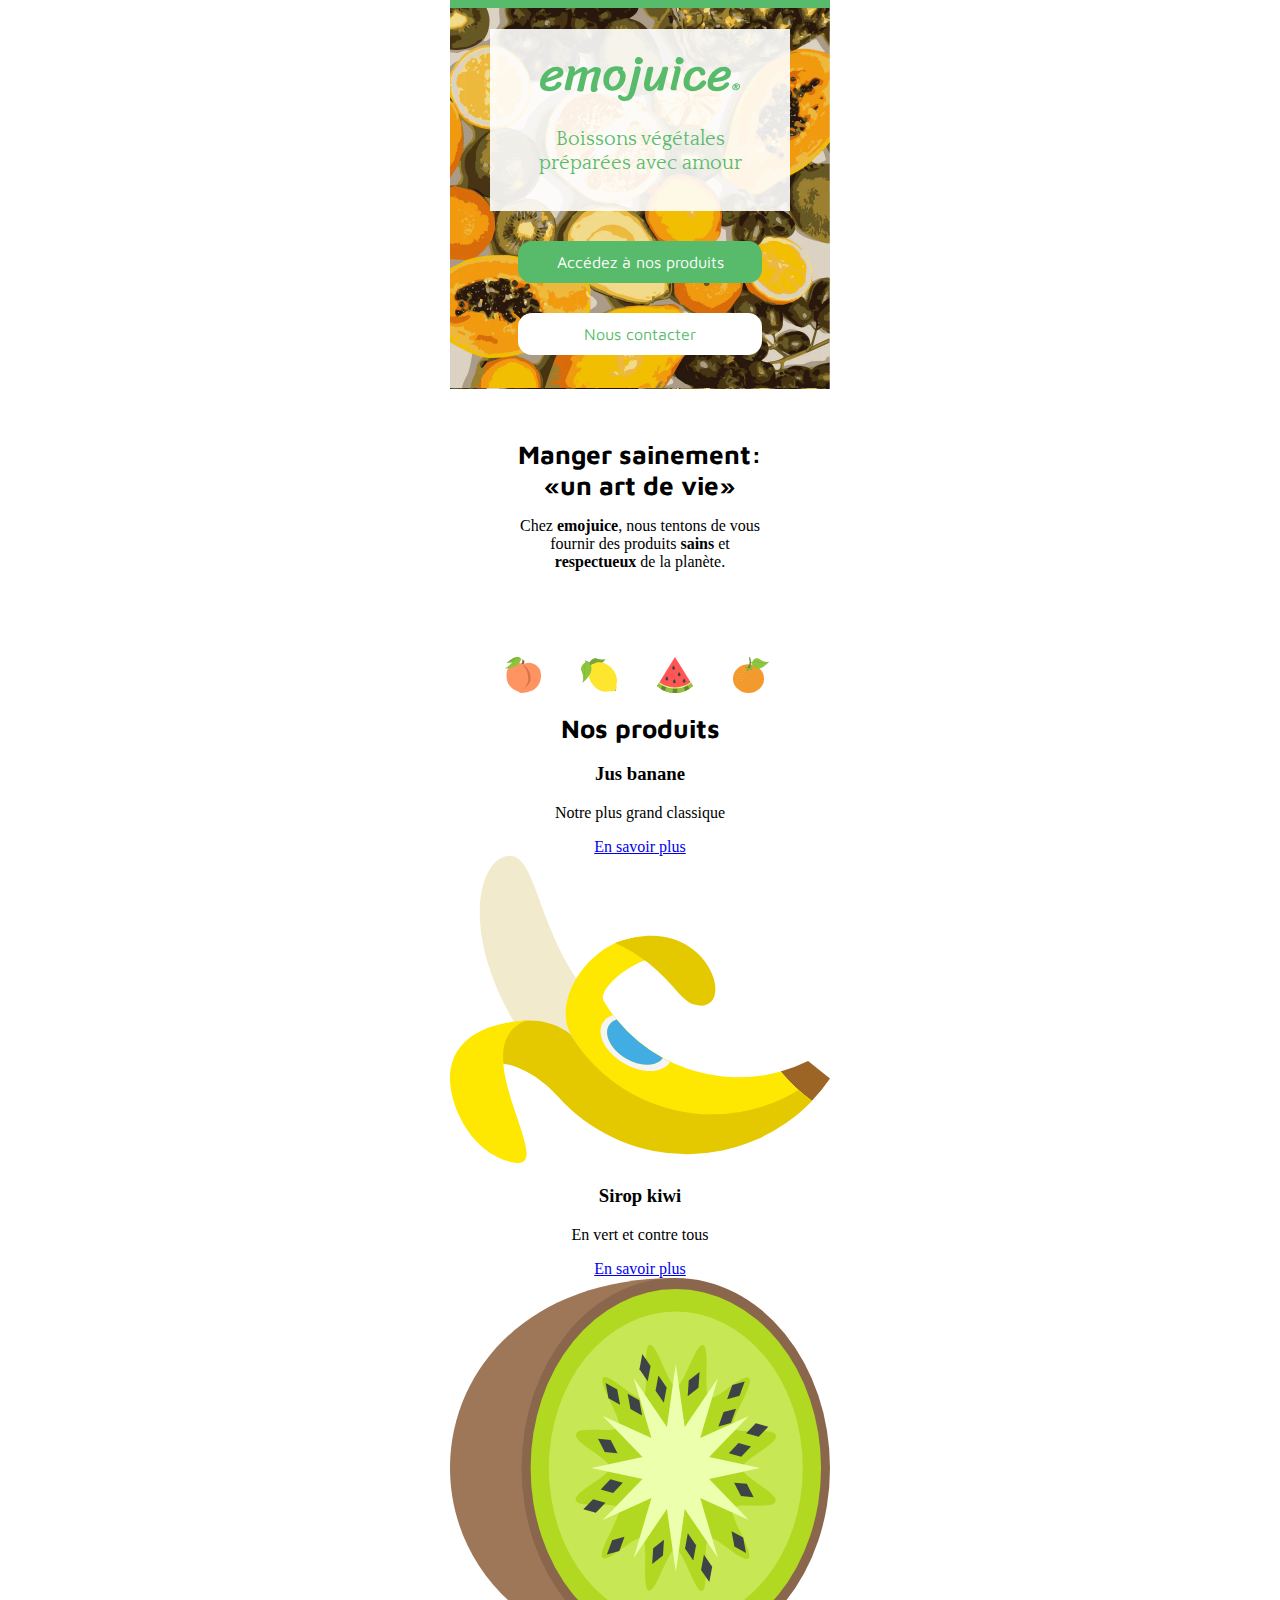
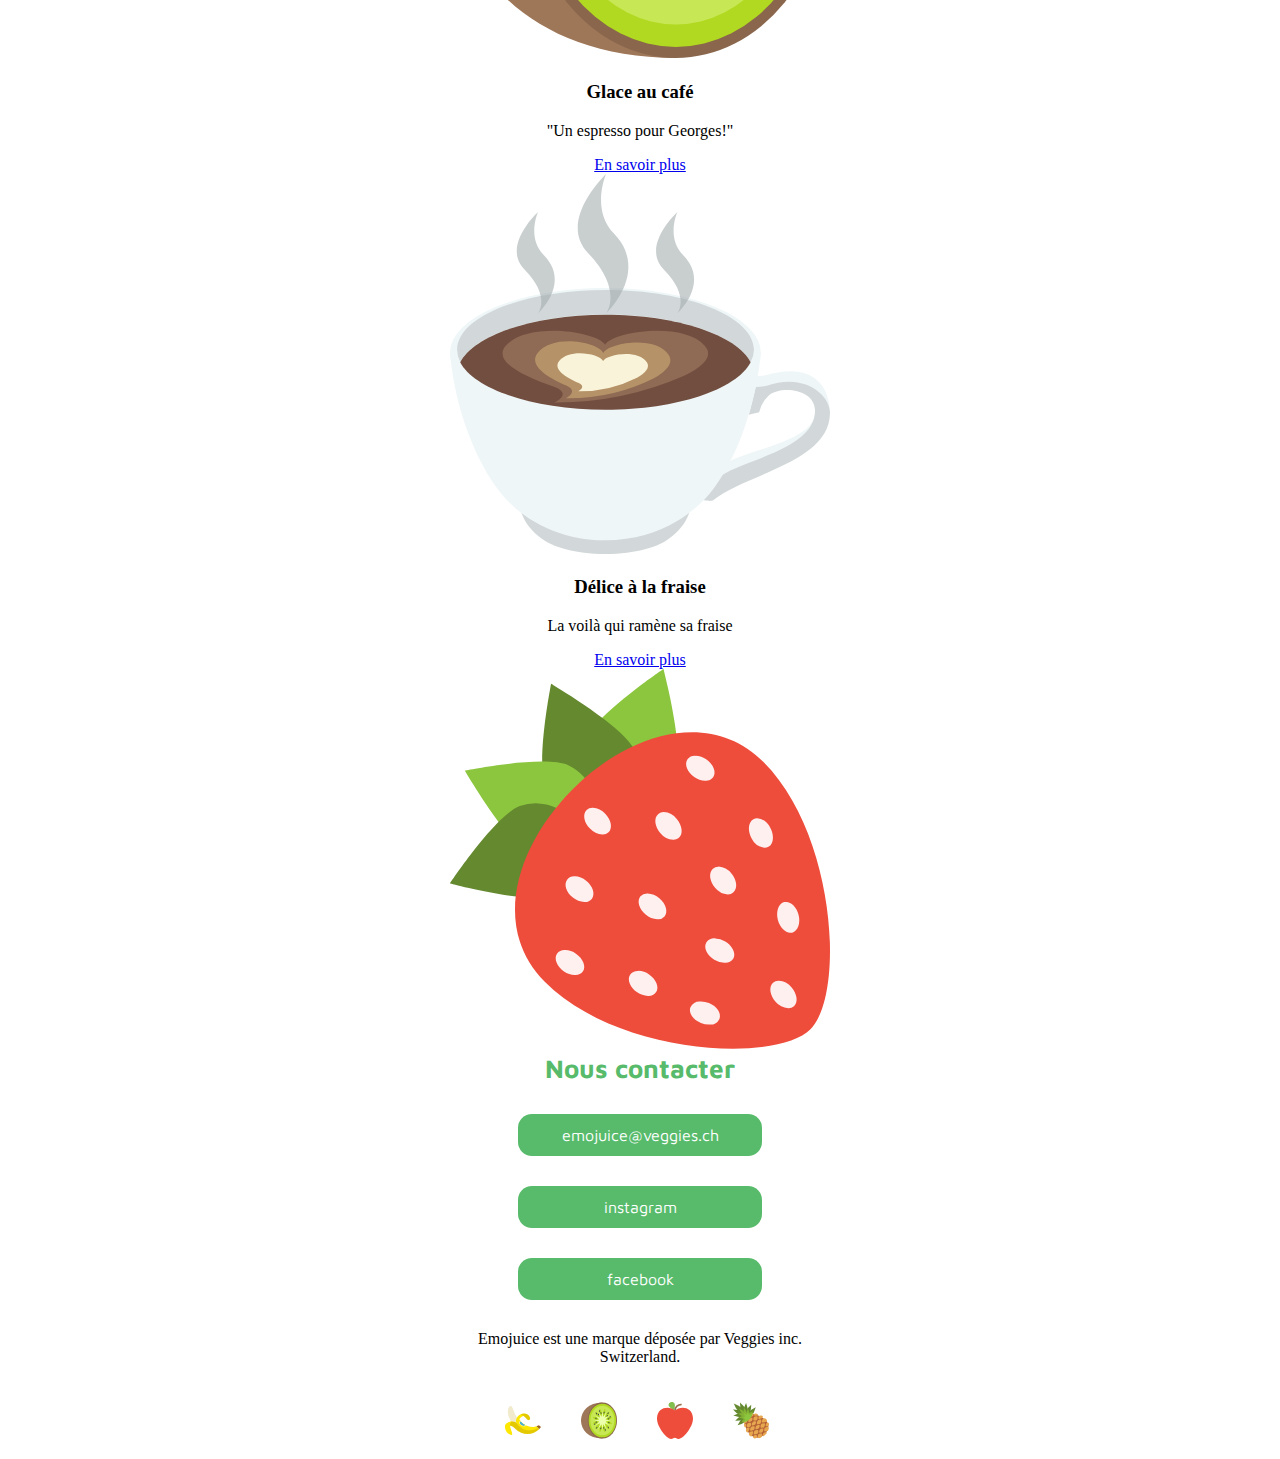
==== index.html @ fcf617b7 "coded the 3 resting cards (div, a, img, p) in html -> kiwi.htlm" ====
<!DOCTYPE html>
<html>
  <head>
    <meta charset="UTF-8" />
    <meta name="viewport" content="width=device-width, initial-scale=1.0" />
    <link rel="preconnect" href="https://fonts.googleapis.com">
    <link rel="preconnect" href="https://fonts.gstatic.com" crossorigin>
    <link href="https://fonts.googleapis.com/css2?family=Maven+Pro:wght@400;700&family=Quattrocento:wght@400;700&family=Sriracha&display=swap" rel="stylesheet">
    <link rel="stylesheet" href="css/styles.css">
    <title>emojuice</title>
  </head>
  <body>
    <header class="site-header">
      <div class="logo-card">
        <img src="img/logoemojuice.svg" alt="le logo emojuice">
        <h1>Boissons végétales préparées avec amour</h1>
      </div>
      <nav>
         <a class="button" href="#product">Accédez à nos produits</a>
         <a class="button-light" href="kiwi.html">Nous contacter</a>
      </nav>
    </header>
    <main>
      <div class="card">
        <h2>Manger sainement: «un art de vie»</h2>
        <p>Chez <strong>emojuice</strong>, nous tentons de vous fournir des 
          produits <strong>sains</strong> et <strong>respectueux</strong> 
          de la planète.</p>
      </div>
      <div class="flex-fruit">
        <img src="img/peche.svg" alt="logo d'une pèche">
        <img src="img/citron.svg" alt="logo d'un citron">
        <img src="img/pasteque.svg" alt="logo d'une pastèque">
        <img src="img/orange.svg" alt="logo d'une orange">
      </div>
      <div class="product">
        <h2 id="product">Nos produits</h2>
        <div class="card-banana" class="card">
          <h3>Jus banane</h3>
          <p>Notre plus grand classique</p>
          <a href="kiwi.html">En savoir plus</a>
          <img src="img/banane.svg" alt="un logo de banane">
        </div>
        <div class="card-kiwi" class="card">
          <h3>Sirop kiwi</h3>
          <p>En vert et contre tous</p>
          <a href="kiwi.html">En savoir plus</a>
          <img src="img/kiwi.svg" alt="logo de kiwi">
        </div>
        <div class="card-coffee" class="card">
          <h3>Glace au café</h3>
          <p>"Un espresso pour Georges!"</p>
          <a href="kiwi.html">En savoir plus</a>
          <img src="img/cafe.svg" alt="logo d'une tasse de café">
        </div>
        <div class="card-strawberry" class="card">
          <h3>Délice à la fraise</h3>
          <p>La voilà qui ramène sa fraise</p>
          <a href="kiwi.html">En savoir plus</a>
          <img src="img/fraise.svg" alt="logo d'une fraise">
        </div>
      </div>
    </main>
    <footer class="site-footer">
      <h2>Nous contacter</h2>
      <nav>
        <a class="button" href="mailto:emojuice@veggies.ch">
          emojuice@veggies.ch</a>
        <a class="button" href="https://instagram.com" target="_blank">
          instagram</a>
        <a class="button" href="https://facebook.com" target="_blank">
          facebook</a>
      </nav>
      <p>Emojuice est une marque déposée par Veggies inc. Switzerland.</p>
      <div class="flex-fruit">
        <img src="img/banane.svg" alt="un logo de banane">
        <img src="img/kiwi.svg" alt="un logo de kiwi">
        <img src="img/pomme.svg" alt="un logo de pomme">
        <img src="img/ananas.svg" alt="un logo d'ananas">
      </div>
    </footer>
  </body>
</html>
---- css/styles.css ----
/* 
font-family: 'Maven Pro', sans-serif; 400 700
font-family: 'Quattrocento', serif; 400 700
font-family: 'Sriracha', cursive; 400
 */

:root {
  --main-color: #57BB6B;
  --secondary-color: #ffffff;
  --button-color: ;
  --light-button-color: ;
}

html {
  scroll-behavior: smooth;
}

body {
  max-width: 380px;
  margin: auto;
  border-top: 8px solid var(--main-color);
  text-align: center;
}

img {
  /* max-width: 100%; */
  margin: 0;
}

.site-header {
  width: 380px;
  height: 380px;
  background-size: 380px;
  padding-top: 1px;
  background-image: url(../img/multifruits.webp);
}

.logo-card {
  background-color: #ffffffE6;
  margin: 28px 30px 0px 30px;
}

.logo-card img { 
  margin: 28px 50px 0px 50px;
}

.logo-card, h1 {
  margin: 20px 40px 0px 40px;
  padding-bottom: 18px;
  font-family: 'Quattrocento';
  font-weight: 400;
  color: var(--main-color);
  font-size: 20px;
  line-height: 24px;
}

.button {
  transition-duration: 0.4s;
  display: flex;
  justify-content: center;
  font-family: 'Maven Pro';
  margin: 30px 68px;
  padding: 12px 14px;
  background-color: var(--main-color);
  color: white;
  border-radius: 14px;
  text-decoration-line: none;
}

.button:hover {
  background-color: white;
  color: var(--main-color);
}

.button-light {
  transition-duration: 0.4s;
  display: flex;
  justify-content: center;
  font-family: 'Maven Pro';
  margin: 30px 68px;
  padding: 12px 14px;
  color: var(--main-color);
  background-color: white;
  border-radius: 14px;
  text-decoration-line: none;
}

.button-light:hover {
  background-color: var(--main-color);
  color: white;
}

.flex-fruit img {
  margin: 0px;
}

.flex-fruit { 
  display: flex;
  flex-direction: row;
  width: 20%;
  text-align: center;
  margin-left: 35px;
  /* align-items: center;
  justify-content: center; */
  /* overflow: hidden;
  position: relative; */
}

.flex-fruit img { 
  padding: 20px;
}

h2 {
  font-family: 'Maven Pro';
  font-weight: 700;
  font-size: 26px;
  line-height: 31.2px;
  margin: 0px;
}

.site-footer h2 { 
  color: var(--main-color);
}

.card {
  padding: 50px 68px;
}
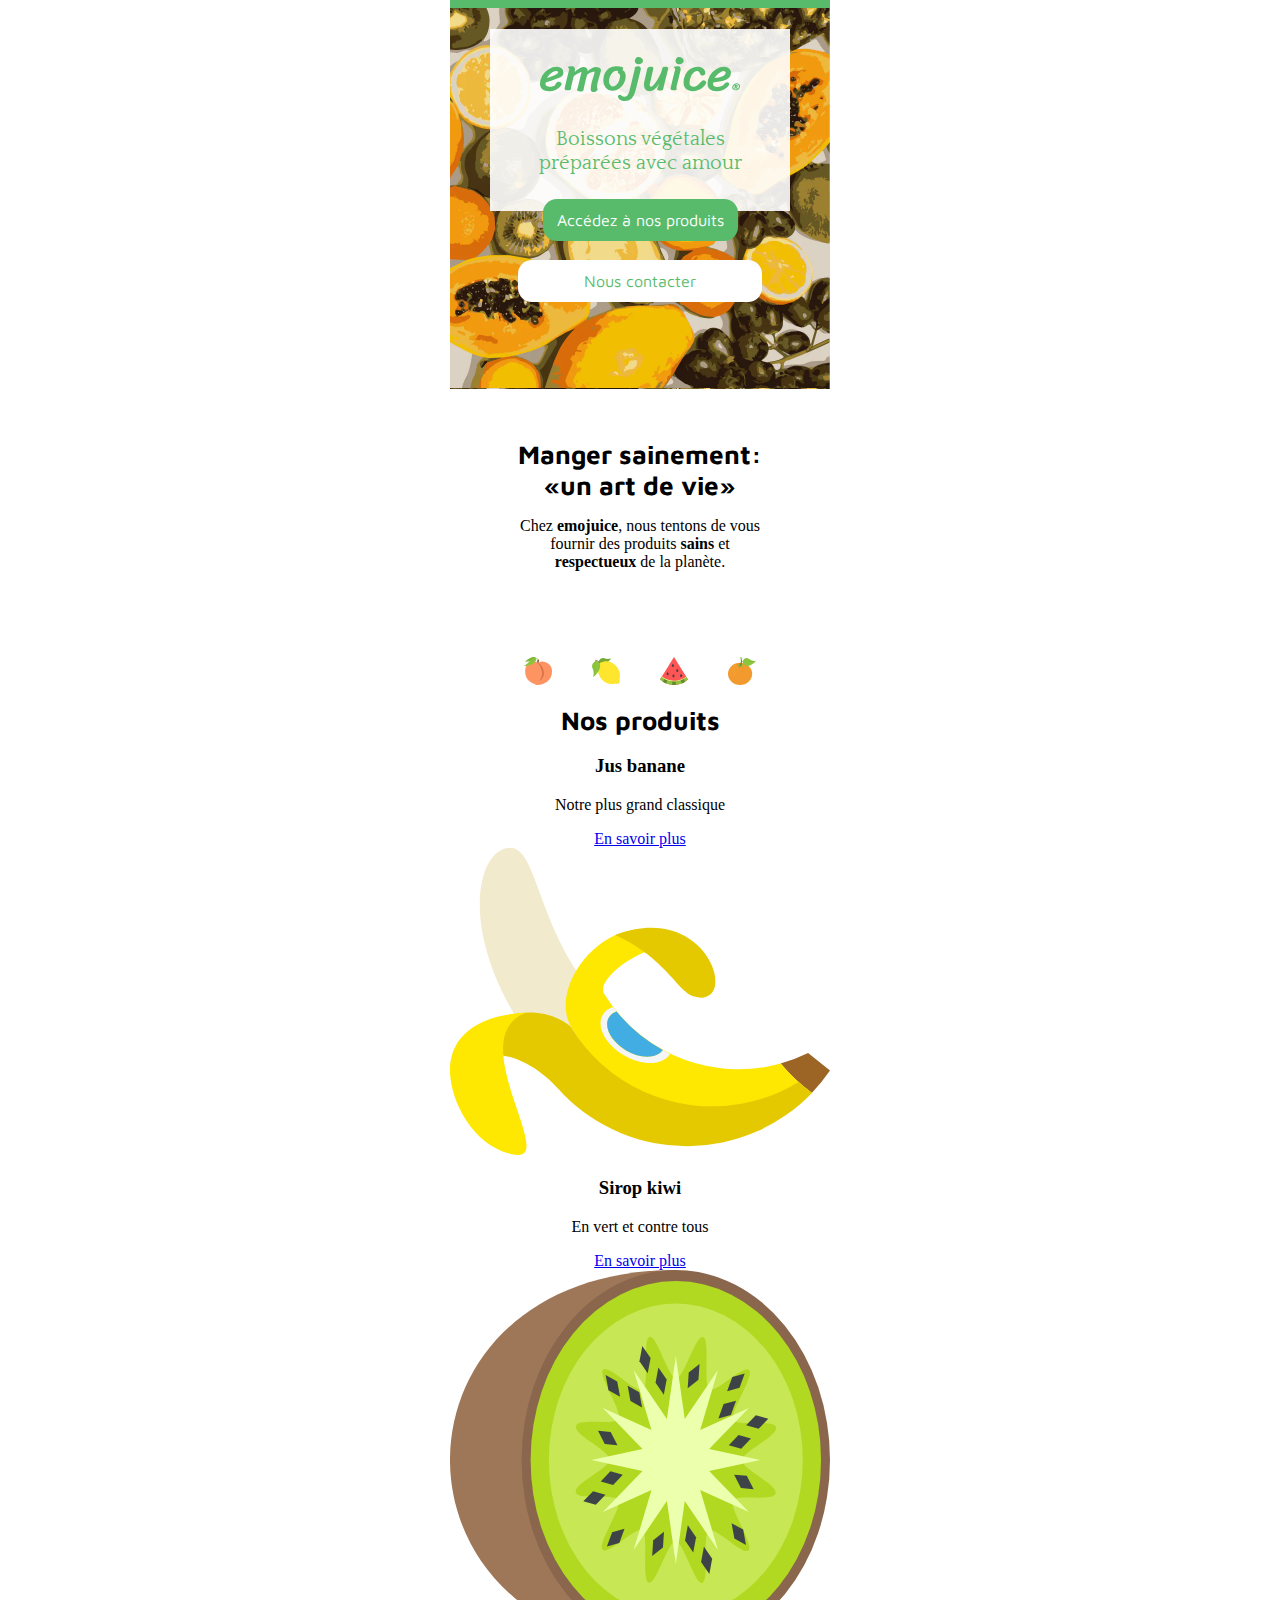
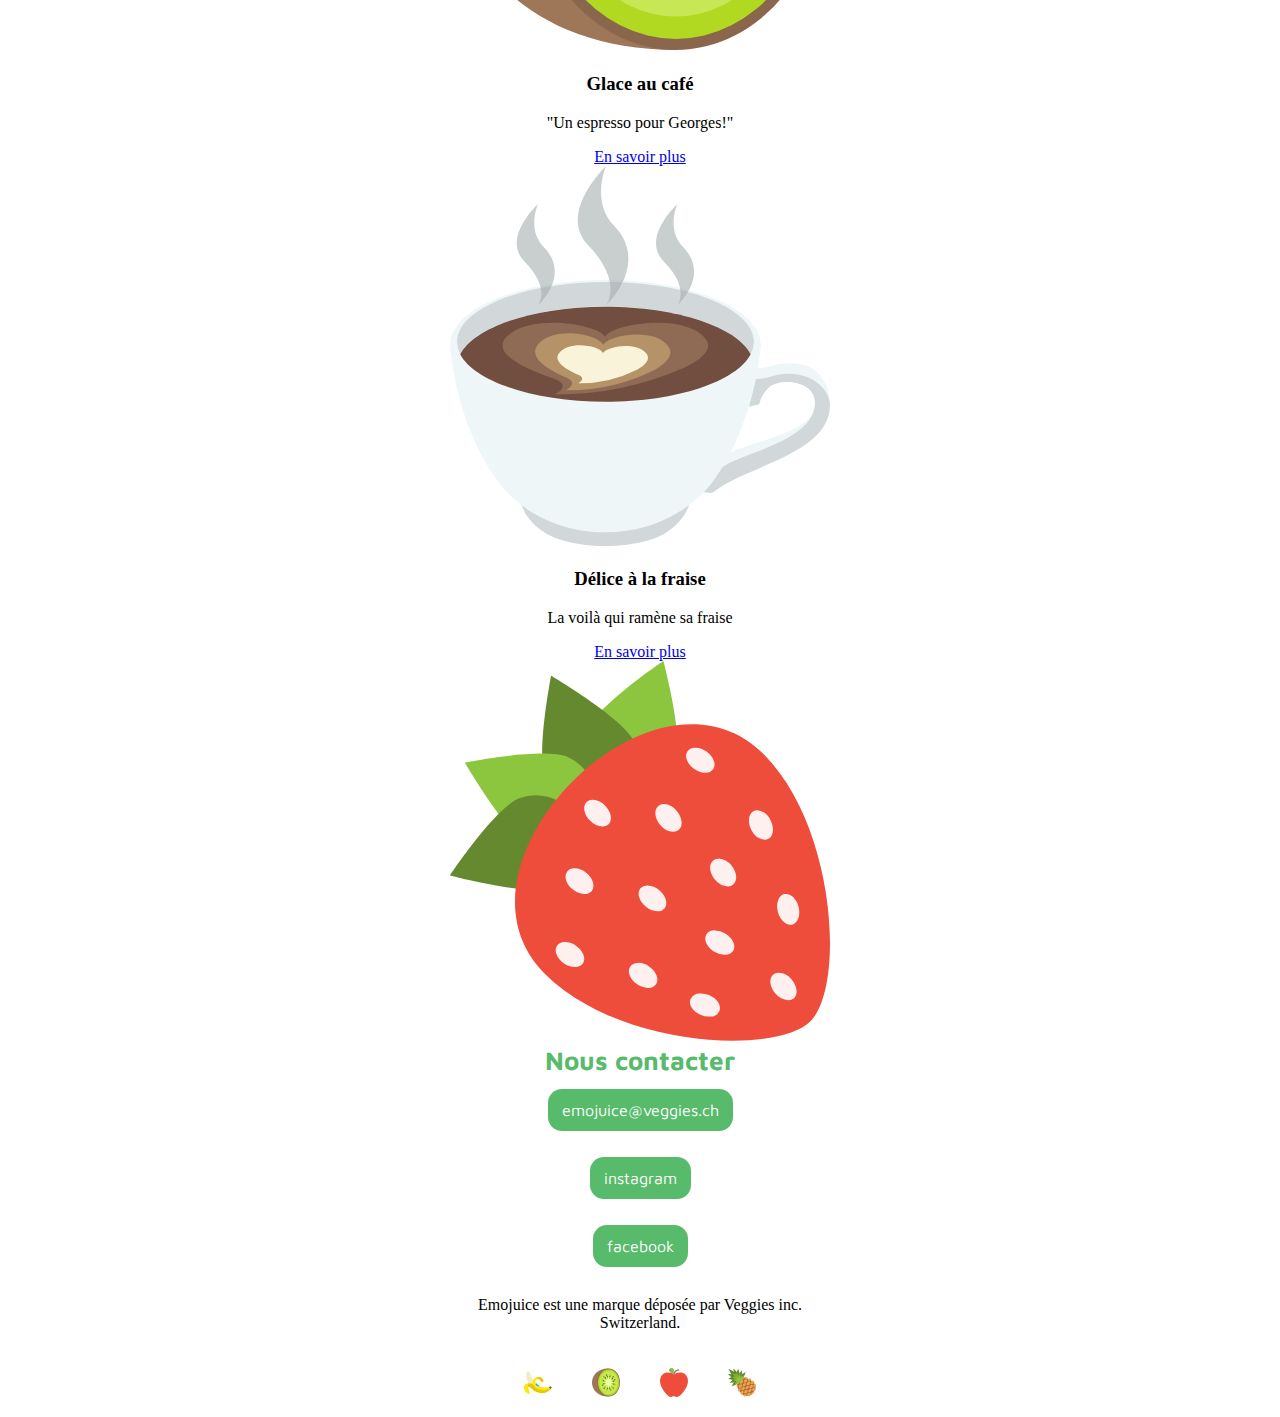
==== commit d69846f4: "fixed the button, thank u julien sensei" ====
--- a/index.html
+++ b/index.html
@@ -63,7 +63,7 @@
     </main>
     <footer class="site-footer">
       <h2>Nous contacter</h2>
-      <nav>
+      <nav class="button-container">
         <a class="button" href="mailto:emojuice@veggies.ch">
           emojuice@veggies.ch</a>
         <a class="button" href="https://instagram.com" target="_blank">
--- a/css/styles.css
+++ b/css/styles.css
@@ -54,12 +54,18 @@
   line-height: 24px;
 }
 
+.button-container {
+  display: flex;
+  flex-direction: column;
+  align-items: center;
+}
+
 .button {
   transition-duration: 0.4s;
-  display: flex;
-  justify-content: center;
+  /* display: flex;
+  justify-content: center; */
   font-family: 'Maven Pro';
-  margin: 30px 68px;
+  margin: 13px 0px;
   padding: 12px 14px;
   background-color: var(--main-color);
   color: white;
@@ -92,14 +98,16 @@
 
 .flex-fruit img {
   margin: 0px;
+  width: 28px;
 }
 
 .flex-fruit { 
   display: flex;
-  flex-direction: row;
+  /* flex-direction: row;
   width: 20%;
   text-align: center;
-  margin-left: 35px;
+  margin-left: 35px; */
+  justify-content: center;
   /* align-items: center;
   justify-content: center; */
   /* overflow: hidden;
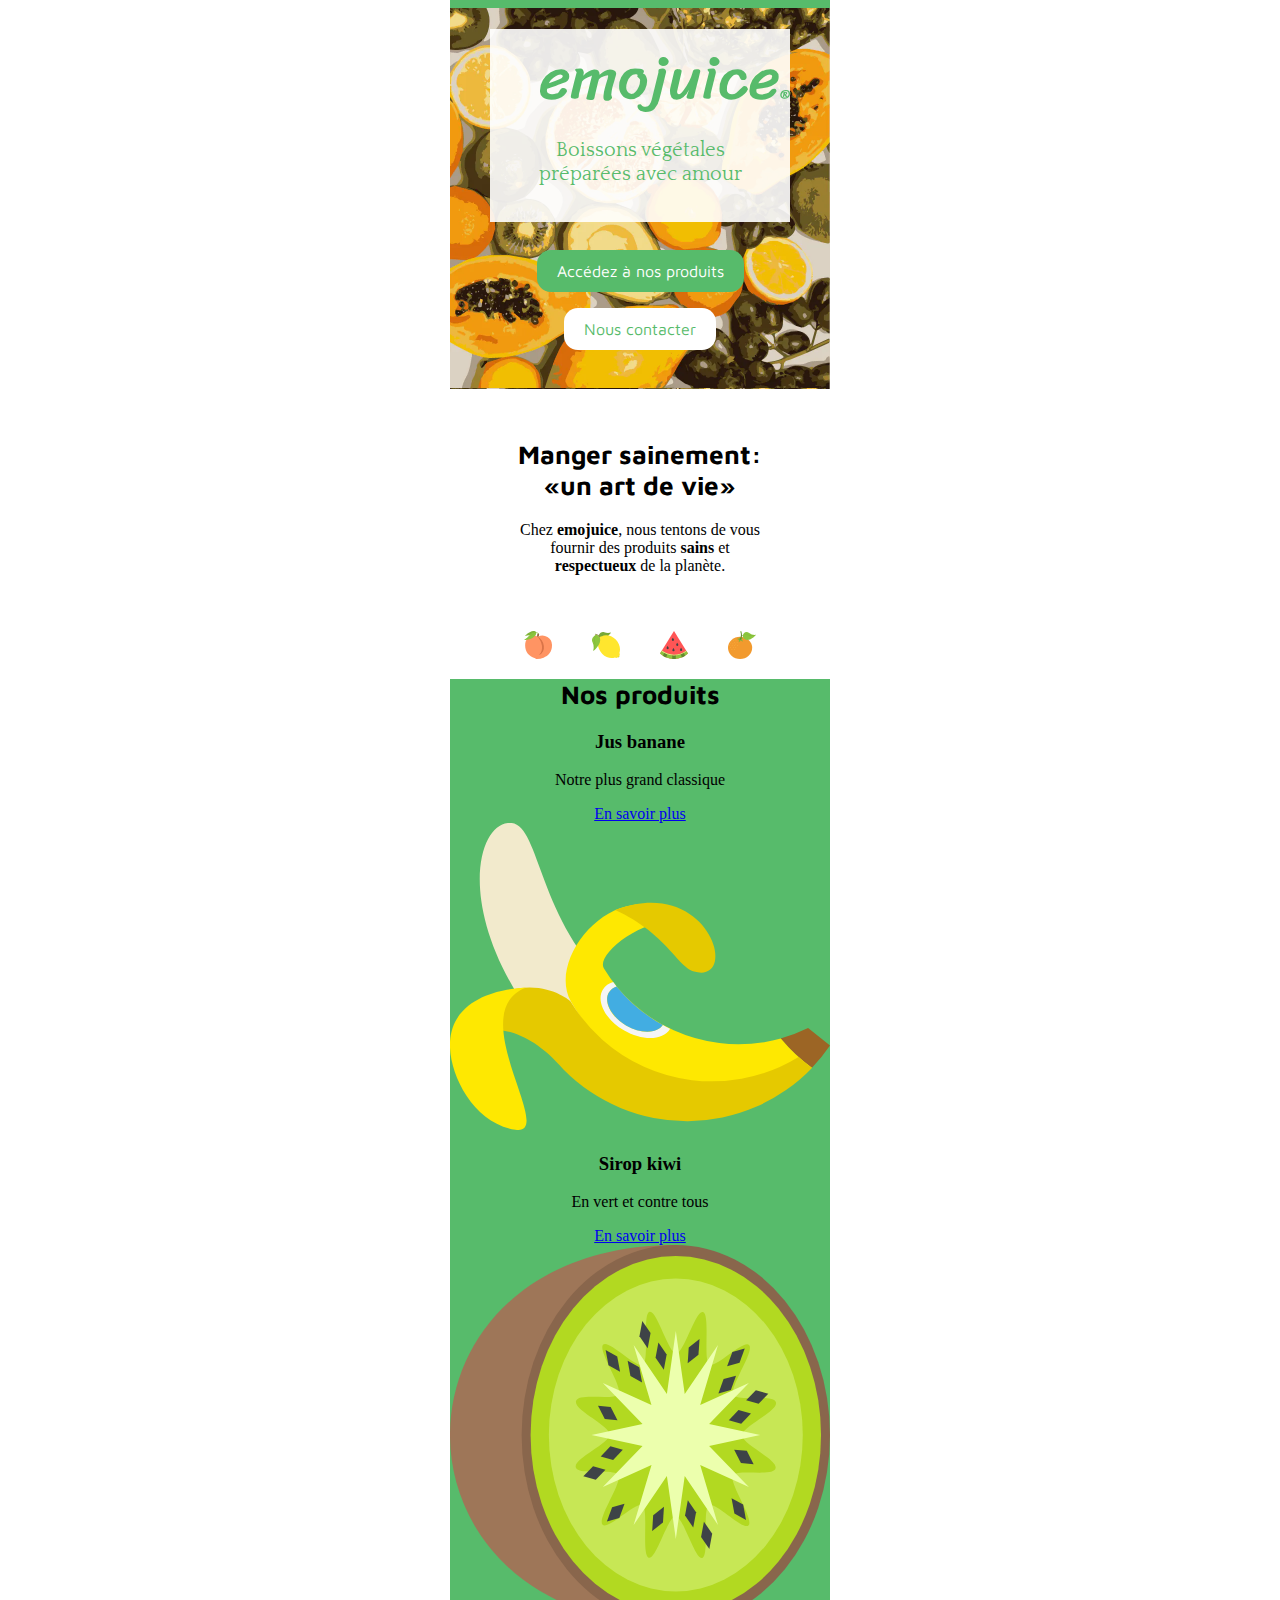
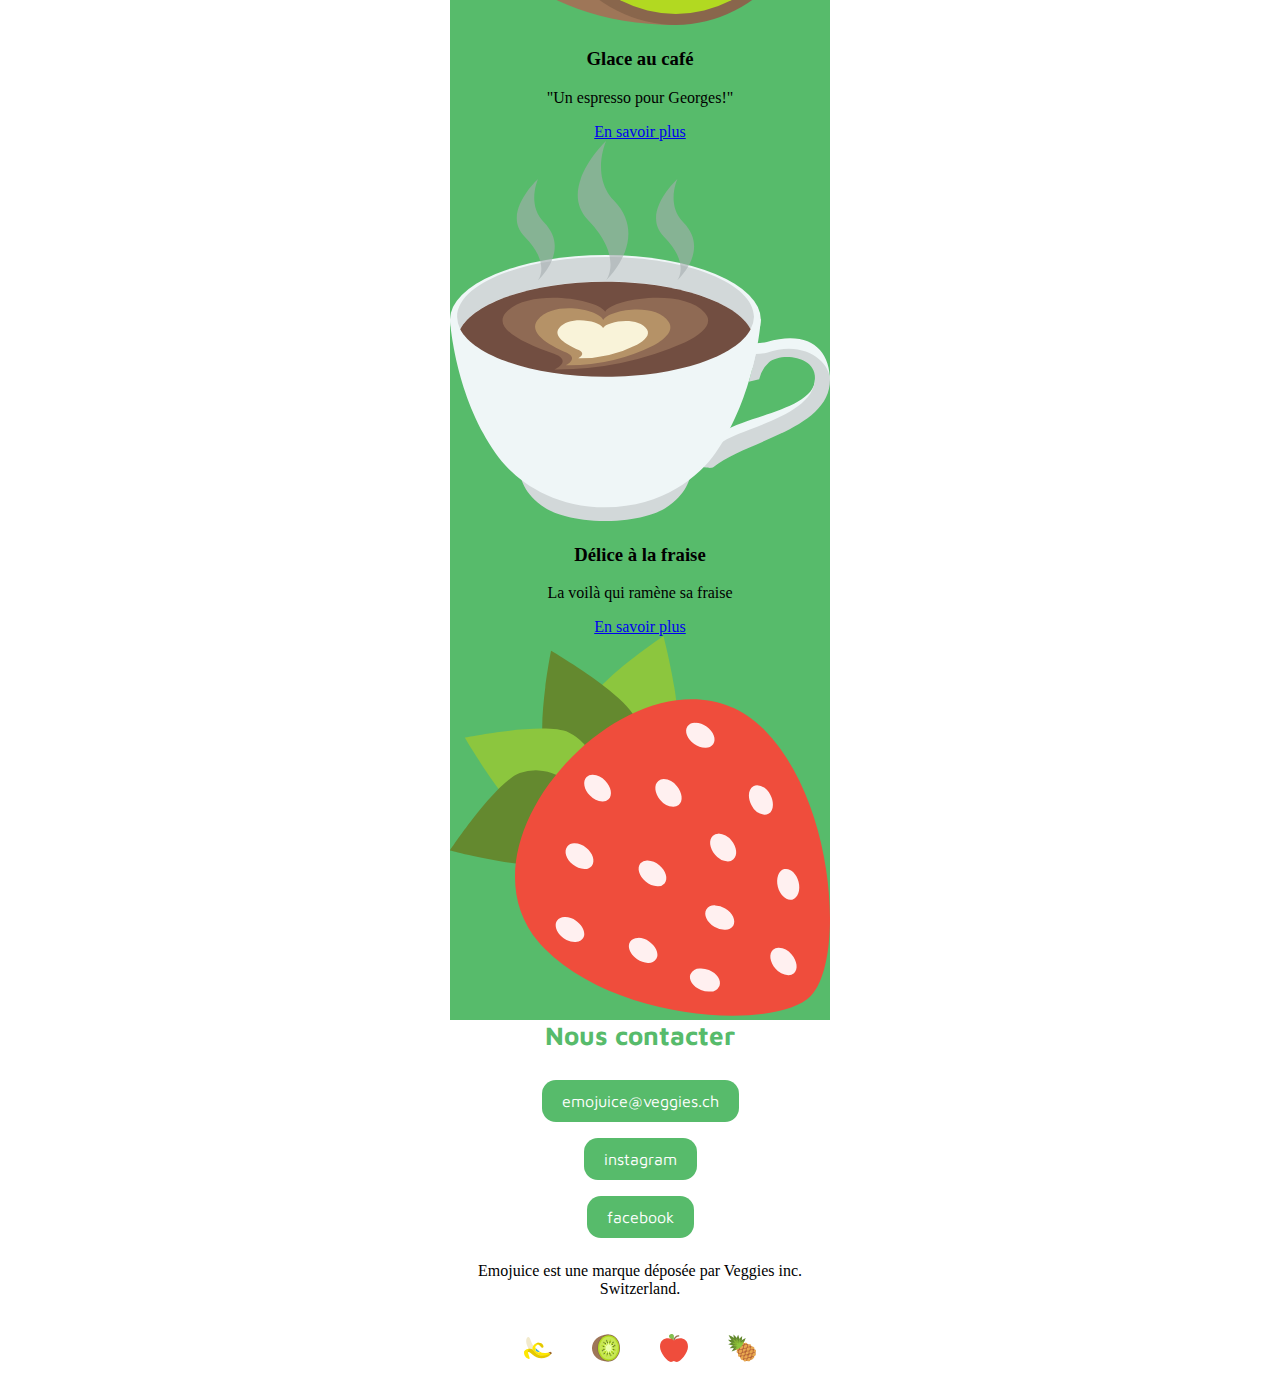
==== commit 78de0840: "finished detail before starting product card" ====
--- a/index.html
+++ b/index.html
@@ -15,7 +15,7 @@
         <img src="img/logoemojuice.svg" alt="le logo emojuice">
         <h1>Boissons végétales préparées avec amour</h1>
       </div>
-      <nav>
+      <nav class="button-container">
          <a class="button" href="#product">Accédez à nos produits</a>
          <a class="button-light" href="kiwi.html">Nous contacter</a>
       </nav>
@@ -35,25 +35,25 @@
       </div>
       <div class="product">
         <h2 id="product">Nos produits</h2>
-        <div class="card-banana" class="card">
+        <div class="card-banana" class="card-product">
           <h3>Jus banane</h3>
           <p>Notre plus grand classique</p>
           <a href="kiwi.html">En savoir plus</a>
           <img src="img/banane.svg" alt="un logo de banane">
         </div>
-        <div class="card-kiwi" class="card">
+        <div class="card-kiwi" class="card-product">
           <h3>Sirop kiwi</h3>
           <p>En vert et contre tous</p>
           <a href="kiwi.html">En savoir plus</a>
           <img src="img/kiwi.svg" alt="logo de kiwi">
         </div>
-        <div class="card-coffee" class="card">
+        <div class="card-coffee" class="card-product">
           <h3>Glace au café</h3>
           <p>"Un espresso pour Georges!"</p>
           <a href="kiwi.html">En savoir plus</a>
           <img src="img/cafe.svg" alt="logo d'une tasse de café">
         </div>
-        <div class="card-strawberry" class="card">
+        <div class="card-strawberry" class="card-product">
           <h3>Délice à la fraise</h3>
           <p>La voilà qui ramène sa fraise</p>
           <a href="kiwi.html">En savoir plus</a>
--- a/css/styles.css
+++ b/css/styles.css
@@ -35,23 +35,32 @@
   background-image: url(../img/multifruits.webp);
 }
 
+.logo-card-container {
+  display: flex;
+}
+
 .logo-card {
+  justify-content: center;
   background-color: #ffffffE6;
-  margin: 28px 30px 0px 30px;
+  /* margin: 28px 30px 28px 30px; */
 }
 
 .logo-card img { 
-  margin: 28px 50px 0px 50px;
+  margin: 28px 0px 0px 50px;
 }
 
 .logo-card, h1 {
-  margin: 20px 40px 0px 40px;
+  margin: 20px 40px 20px 40px;
   padding-bottom: 18px;
   font-family: 'Quattrocento';
   font-weight: 400;
   color: var(--main-color);
   font-size: 20px;
   line-height: 24px;
+}
+
+.logo-card h1 {
+  margin-bottom: 0;
 }
 
 .button-container {
@@ -65,8 +74,8 @@
   /* display: flex;
   justify-content: center; */
   font-family: 'Maven Pro';
-  margin: 13px 0px;
-  padding: 12px 14px;
+  margin: 8px 0px;
+  padding: 12px 20px;
   background-color: var(--main-color);
   color: white;
   border-radius: 14px;
@@ -80,11 +89,11 @@
 
 .button-light {
   transition-duration: 0.4s;
-  display: flex;
-  justify-content: center;
+  /* display: flex;
+  justify-content: center; */
   font-family: 'Maven Pro';
-  margin: 30px 68px;
-  padding: 12px 14px;
+  margin: 8px 0px;
+  padding: 12px 20px;
   color: var(--main-color);
   background-color: white;
   border-radius: 14px;
@@ -124,6 +133,11 @@
   font-size: 26px;
   line-height: 31.2px;
   margin: 0px;
+  margin-bottom: 20px;
+}
+
+.product {
+  background-color: var(--main-color);
 }
 
 .site-footer h2 { 
@@ -131,5 +145,5 @@
 }
 
 .card {
-  padding: 50px 68px;
+  padding: 50px 68px 20px 68px;
 }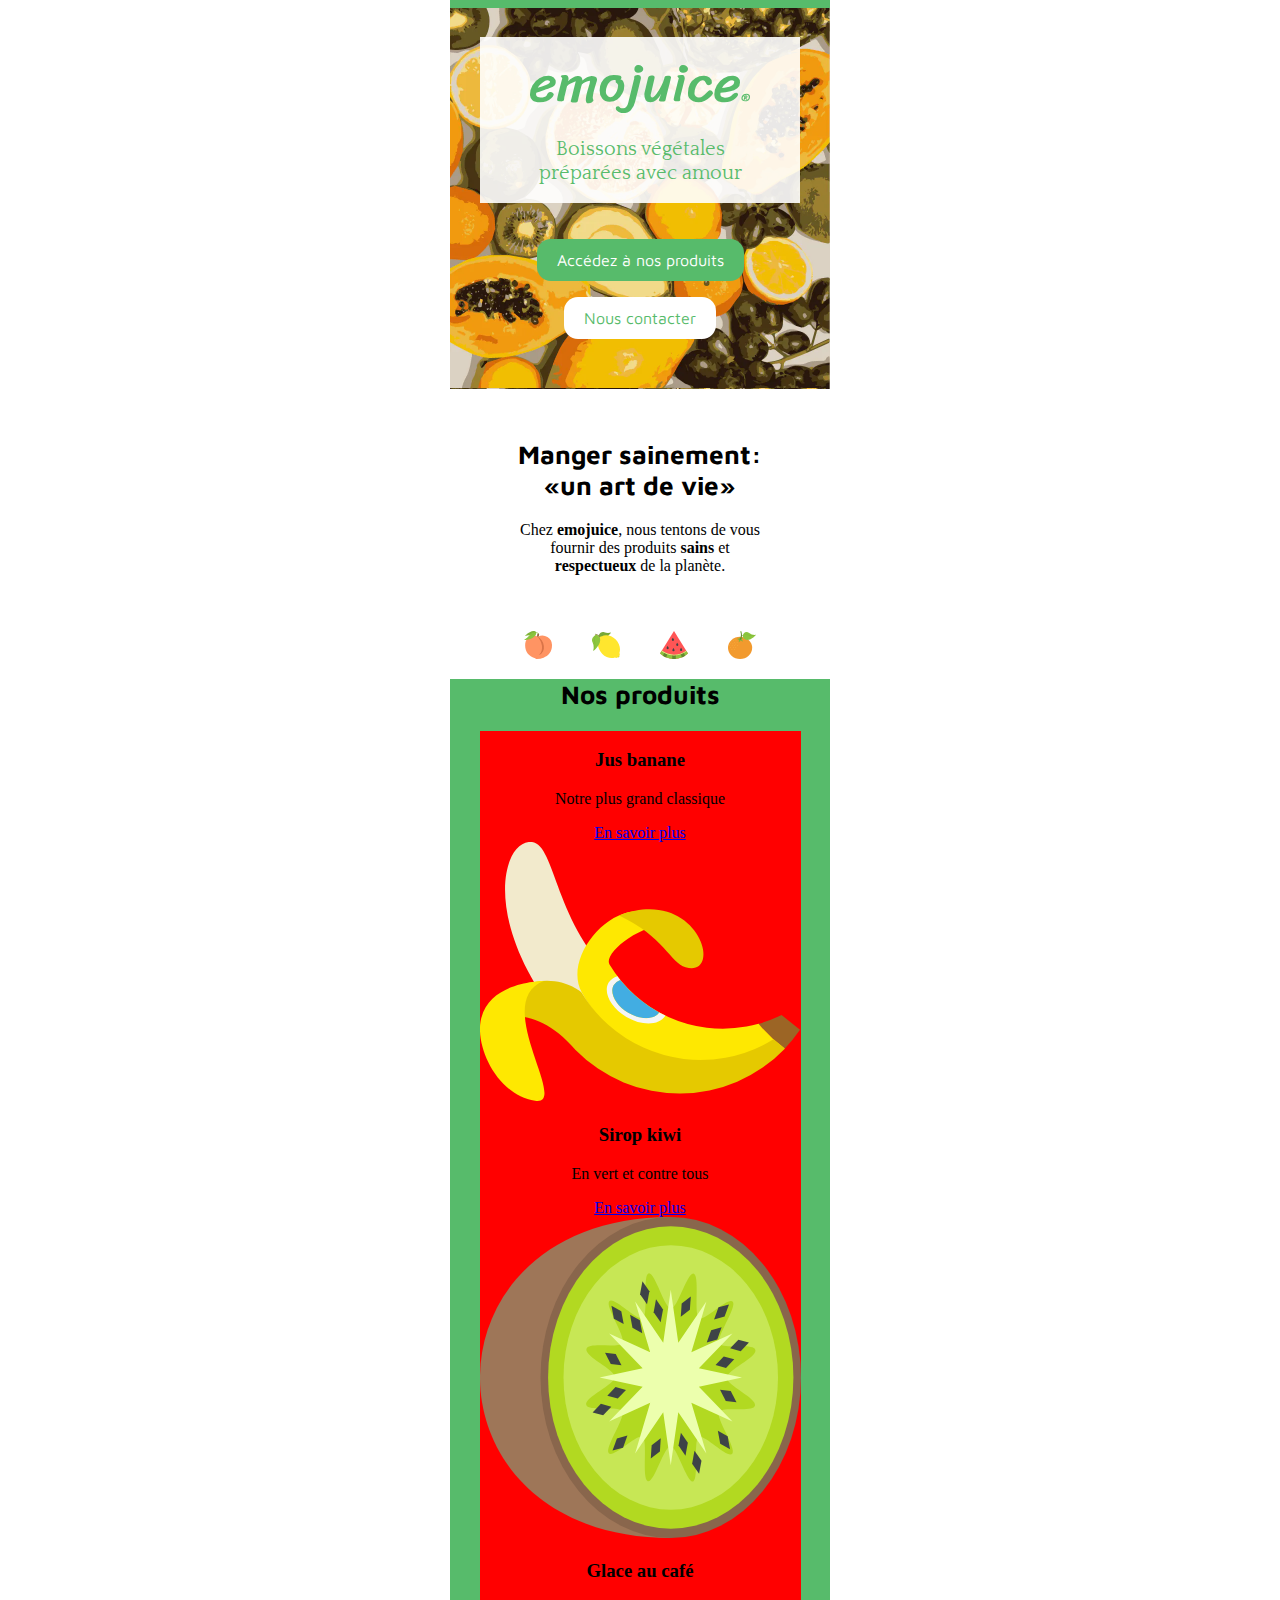
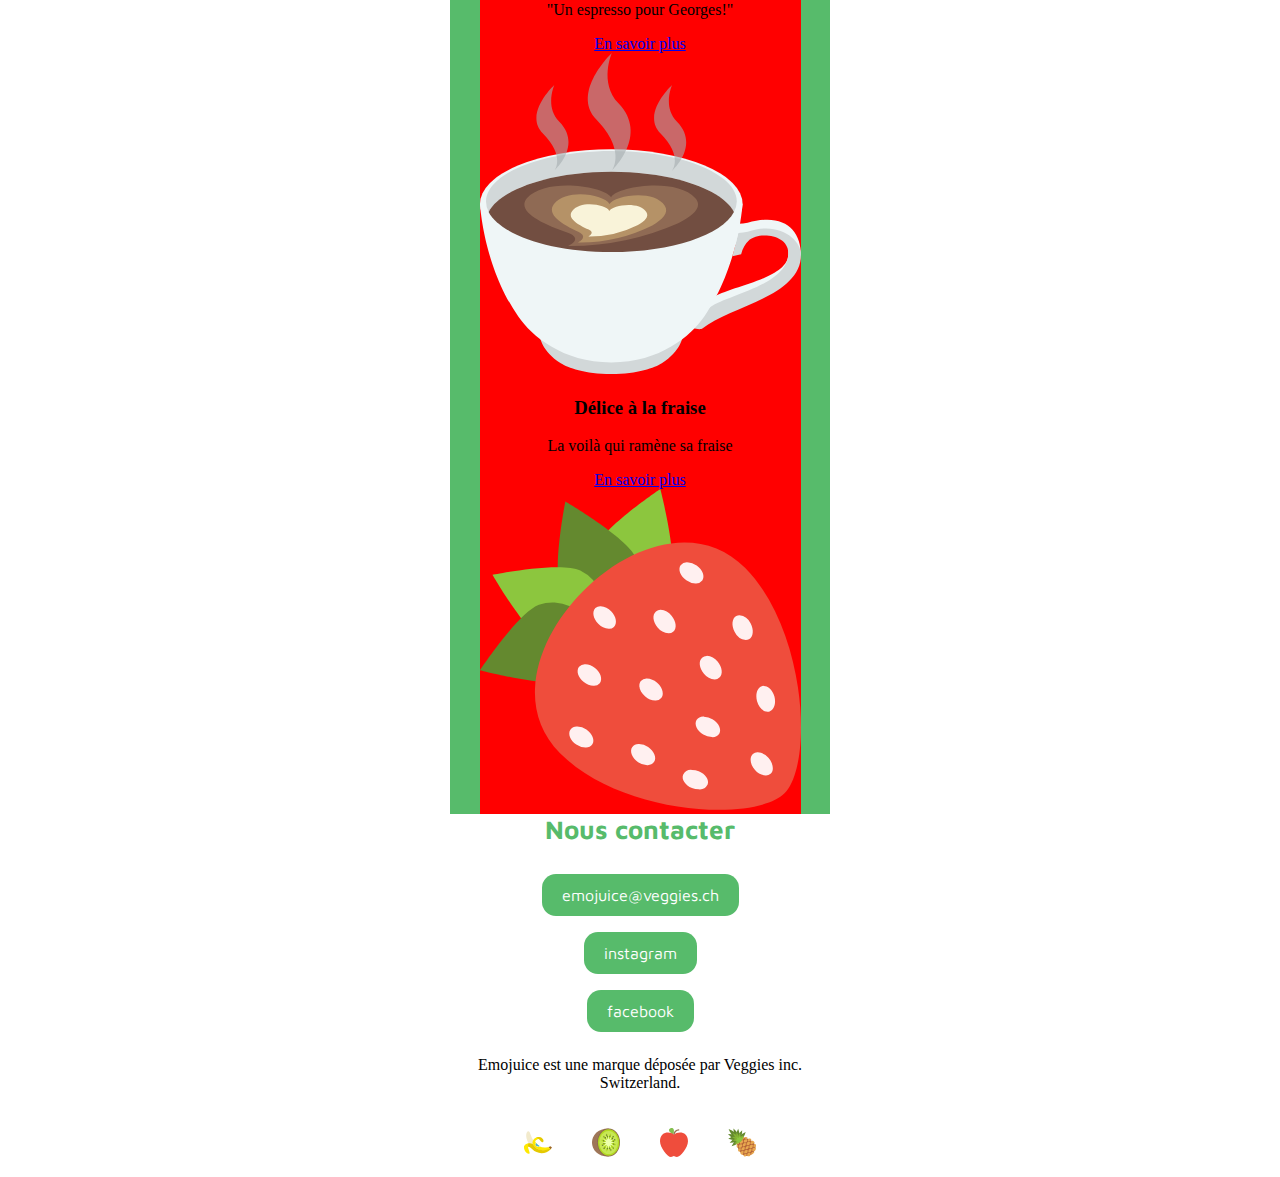
==== commit e5ab4c69: "started doing the product card" ====
--- a/index.html
+++ b/index.html
@@ -11,13 +11,17 @@
   </head>
   <body>
     <header class="site-header">
-      <div class="logo-card">
-        <img src="img/logoemojuice.svg" alt="le logo emojuice">
-        <h1>Boissons végétales préparées avec amour</h1>
+      <div class="logo-card-container">
+        <div class="logo-card">
+          <img src="img/logoemojuice.svg" alt="le logo emojuice">
+        </div>
+        <div class="logo-card">
+          <h1>Boissons végétales préparées avec amour</h1>
+        </div>
       </div>
       <nav class="button-container">
          <a class="button" href="#product">Accédez à nos produits</a>
-         <a class="button-light" href="kiwi.html">Nous contacter</a>
+         <a class="button-light" href="#contact">Nous contacter</a>
       </nav>
     </header>
     <main>
@@ -35,34 +39,36 @@
       </div>
       <div class="product">
         <h2 id="product">Nos produits</h2>
-        <div class="card-banana" class="card-product">
-          <h3>Jus banane</h3>
-          <p>Notre plus grand classique</p>
-          <a href="kiwi.html">En savoir plus</a>
-          <img src="img/banane.svg" alt="un logo de banane">
-        </div>
-        <div class="card-kiwi" class="card-product">
-          <h3>Sirop kiwi</h3>
-          <p>En vert et contre tous</p>
-          <a href="kiwi.html">En savoir plus</a>
-          <img src="img/kiwi.svg" alt="logo de kiwi">
-        </div>
-        <div class="card-coffee" class="card-product">
-          <h3>Glace au café</h3>
-          <p>"Un espresso pour Georges!"</p>
-          <a href="kiwi.html">En savoir plus</a>
-          <img src="img/cafe.svg" alt="logo d'une tasse de café">
-        </div>
-        <div class="card-strawberry" class="card-product">
-          <h3>Délice à la fraise</h3>
-          <p>La voilà qui ramène sa fraise</p>
-          <a href="kiwi.html">En savoir plus</a>
-          <img src="img/fraise.svg" alt="logo d'une fraise">
+        <div class="product-container">
+          <div class="card-banana card-product">
+            <h3>Jus banane</h3>
+            <p>Notre plus grand classique</p>
+            <a href="kiwi.html">En savoir plus</a>
+            <img src="img/banane.svg" alt="un logo de banane">
+          </div>
+          <div class="card-kiwi card-product">
+            <h3>Sirop kiwi</h3>
+            <p>En vert et contre tous</p>
+            <a href="kiwi.html">En savoir plus</a>
+            <img src="img/kiwi.svg" alt="logo de kiwi">
+          </div>
+          <div class="card-coffee card-product">
+            <h3>Glace au café</h3>
+            <p>"Un espresso pour Georges!"</p>
+            <a href="kiwi.html">En savoir plus</a>
+            <img src="img/cafe.svg" alt="logo d'une tasse de café">
+          </div>
+          <div class="card-strawberry card-product">
+            <h3>Délice à la fraise</h3>
+            <p>La voilà qui ramène sa fraise</p>
+            <a href="kiwi.html">En savoir plus</a>
+            <img src="img/fraise.svg" alt="logo d'une fraise">
+          </div>
         </div>
       </div>
     </main>
     <footer class="site-footer">
-      <h2>Nous contacter</h2>
+      <h2 id="contact">Nous contacter</h2>
       <nav class="button-container">
         <a class="button" href="mailto:emojuice@veggies.ch">
           emojuice@veggies.ch</a>
--- a/css/styles.css
+++ b/css/styles.css
@@ -23,7 +23,6 @@
 }
 
 img {
-  /* max-width: 100%; */
   margin: 0;
 }
 
@@ -36,20 +35,16 @@
 }
 
 .logo-card-container {
-  display: flex;
-}
-
-.logo-card {
   justify-content: center;
   background-color: #ffffffE6;
-  /* margin: 28px 30px 28px 30px; */
+  margin: 28px 30px 28px 30px;
 }
 
 .logo-card img { 
-  margin: 28px 0px 0px 50px;
+  margin: 28px 50px 0px 50px;
 }
 
-.logo-card, h1 {
+.logo-card h1 {
   margin: 20px 40px 20px 40px;
   padding-bottom: 18px;
   font-family: 'Quattrocento';
@@ -71,8 +66,6 @@
 
 .button {
   transition-duration: 0.4s;
-  /* display: flex;
-  justify-content: center; */
   font-family: 'Maven Pro';
   margin: 8px 0px;
   padding: 12px 20px;
@@ -89,8 +82,6 @@
 
 .button-light {
   transition-duration: 0.4s;
-  /* display: flex;
-  justify-content: center; */
   font-family: 'Maven Pro';
   margin: 8px 0px;
   padding: 12px 20px;
@@ -112,15 +103,7 @@
 
 .flex-fruit { 
   display: flex;
-  /* flex-direction: row;
-  width: 20%;
-  text-align: center;
-  margin-left: 35px; */
   justify-content: center;
-  /* align-items: center;
-  justify-content: center; */
-  /* overflow: hidden;
-  position: relative; */
 }
 
 .flex-fruit img { 
@@ -146,4 +129,15 @@
 
 .card {
   padding: 50px 68px 20px 68px;
+}
+
+.product-container {
+  display: flex;
+  flex-direction: column;
+  align-items: center;
+}
+
+.card-product {
+  background-color: red;
+  width: 321px;
 }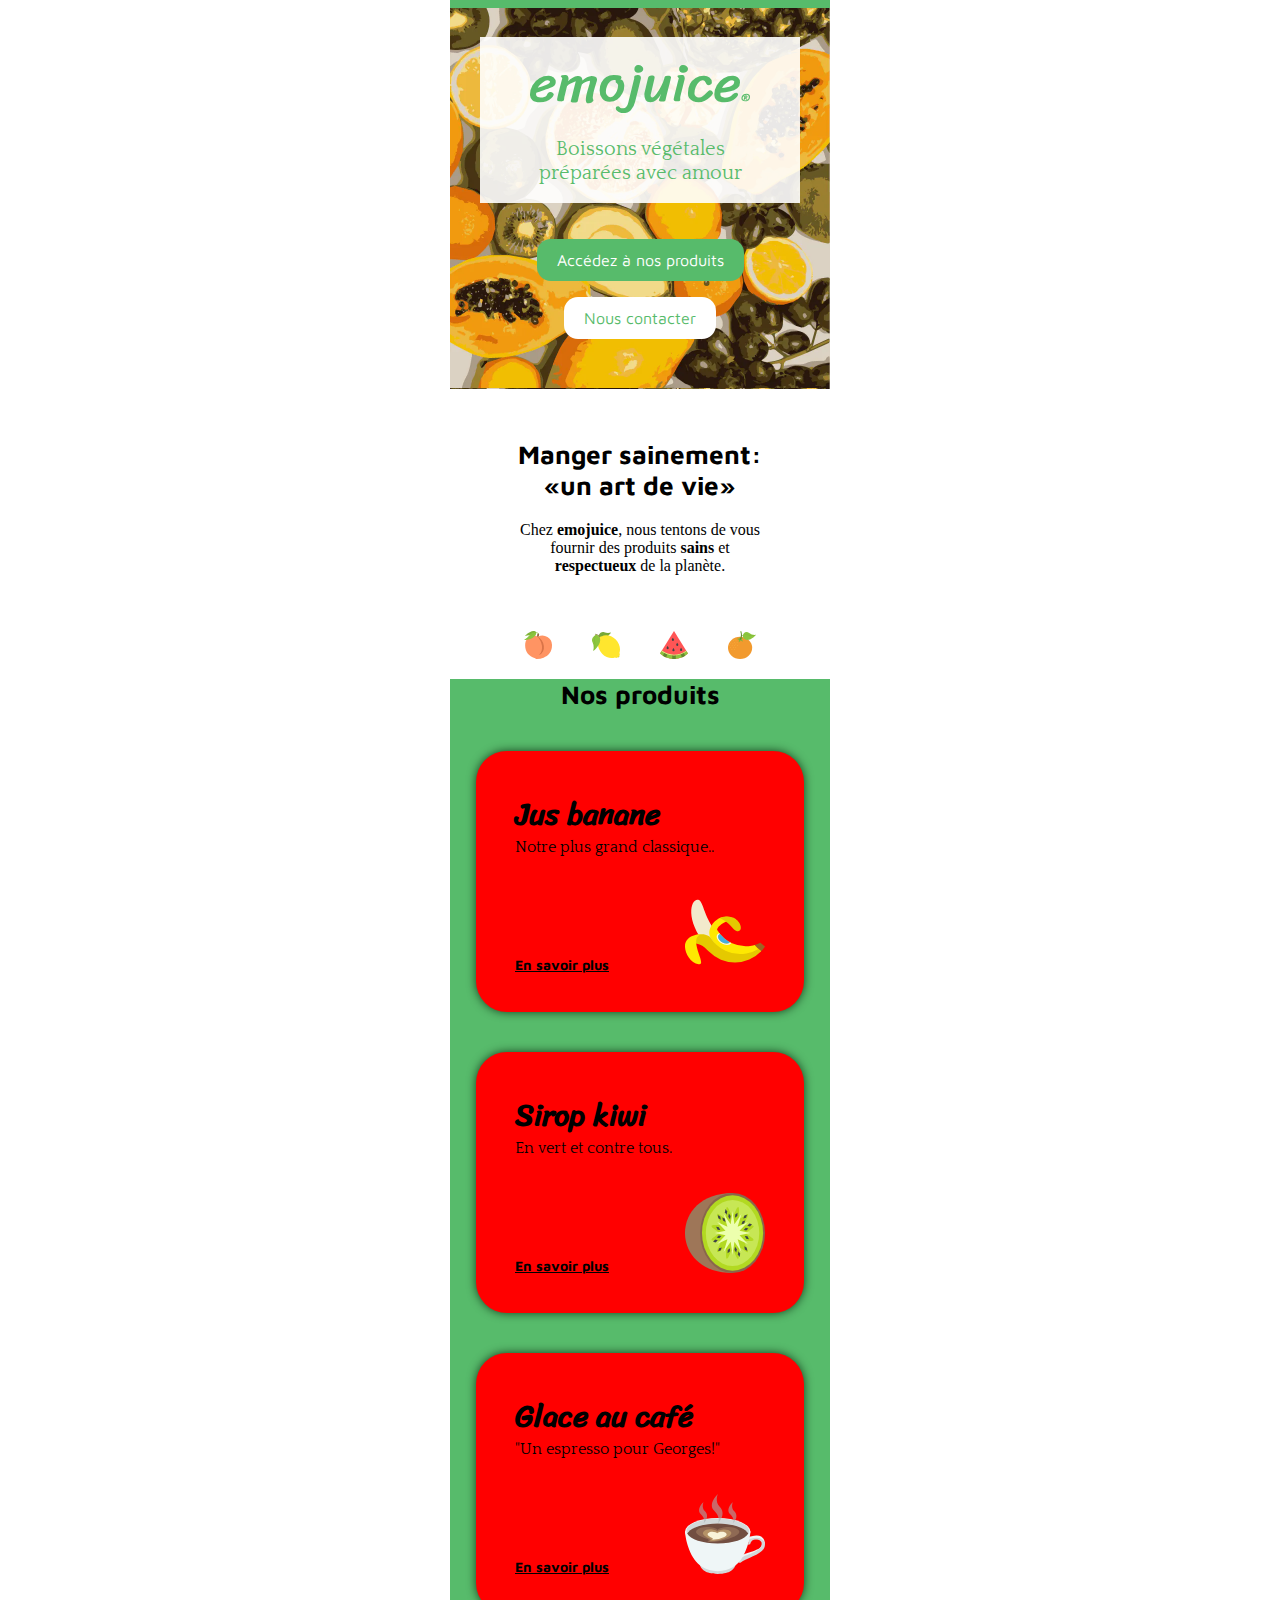
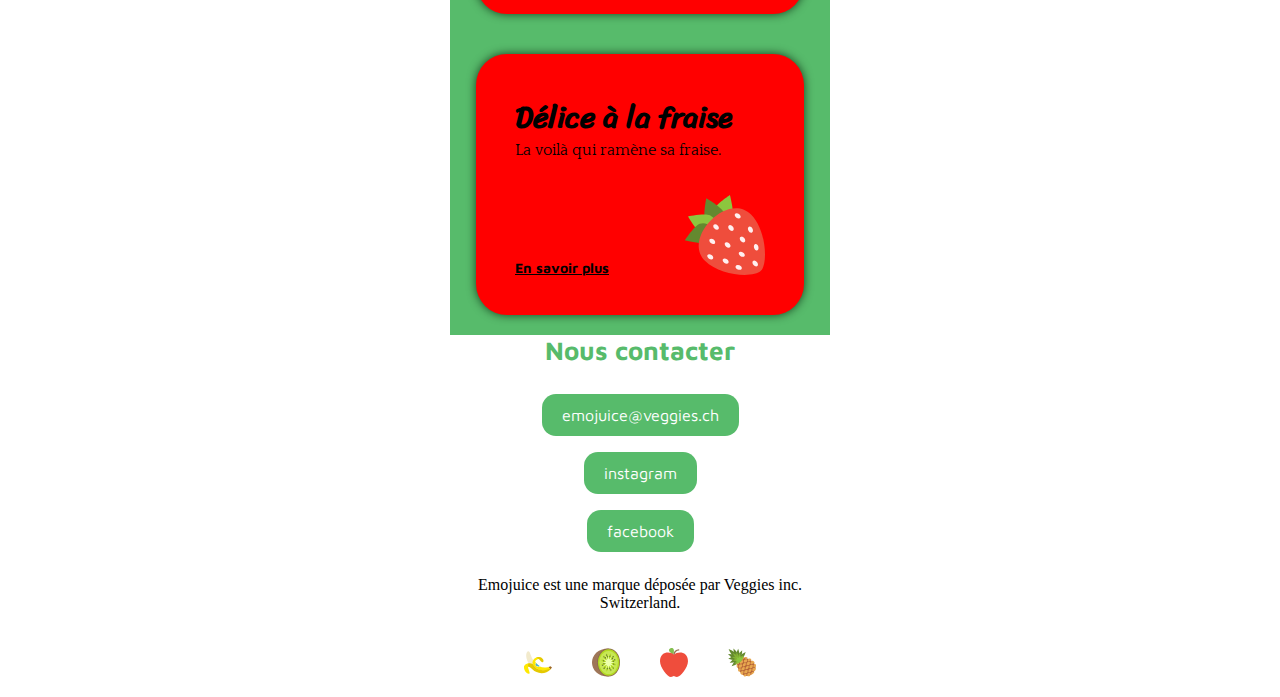
==== commit d7e933da: "lay out of the fruit container done" ====
--- a/index.html
+++ b/index.html
@@ -42,27 +42,35 @@
         <div class="product-container">
           <div class="card-banana card-product">
             <h3>Jus banane</h3>
-            <p>Notre plus grand classique</p>
-            <a href="kiwi.html">En savoir plus</a>
-            <img src="img/banane.svg" alt="un logo de banane">
+            <p>Notre plus grand classique..</p>
+            <div class="anchor-logo-container">
+              <a href="kiwi.html">En savoir plus</a>
+              <img src="img/banane.svg" alt="un logo de banane">
+            </div>
           </div>
           <div class="card-kiwi card-product">
             <h3>Sirop kiwi</h3>
-            <p>En vert et contre tous</p>
-            <a href="kiwi.html">En savoir plus</a>
-            <img src="img/kiwi.svg" alt="logo de kiwi">
+            <p>En vert et contre tous.</p>
+            <div class="anchor-logo-container">
+              <a href="kiwi.html">En savoir plus</a>
+              <img src="img/kiwi.svg" alt="logo de kiwi">
+            </div>
           </div>
           <div class="card-coffee card-product">
             <h3>Glace au café</h3>
             <p>"Un espresso pour Georges!"</p>
-            <a href="kiwi.html">En savoir plus</a>
-            <img src="img/cafe.svg" alt="logo d'une tasse de café">
+            <div class="anchor-logo-container">
+              <a href="kiwi.html">En savoir plus</a>
+              <img src="img/cafe.svg" alt="logo d'une tasse de café">
+            </div>
           </div>
           <div class="card-strawberry card-product">
             <h3>Délice à la fraise</h3>
-            <p>La voilà qui ramène sa fraise</p>
-            <a href="kiwi.html">En savoir plus</a>
-            <img src="img/fraise.svg" alt="logo d'une fraise">
+            <p>La voilà qui ramène sa fraise.</p>
+            <div class="anchor-logo-container">
+              <a href="kiwi.html">En savoir plus</a>
+              <img src="img/fraise.svg" alt="logo d'une fraise">
+            </div>
           </div>
         </div>
       </div>
--- a/css/styles.css
+++ b/css/styles.css
@@ -139,5 +139,46 @@
 
 .card-product {
   background-color: red;
-  width: 321px;
+  border-radius: 31px;
+  margin: 20px;
+  box-shadow: 0px 0px 10px #011505bd;
+  text-align: left;
+  padding: 39px;
+  min-width: 250px
+}
+
+.card-product h3 {
+  font-family: 'Sriracha';
+  font-size: 30px;
+  line-height: 48px;
+  margin: 0;
+}
+
+.card-product p {
+  font-family: 'Quattrocento';
+  font-size: 16px;
+  margin: 0;
+}
+
+.card-product a {
+  font-family: 'Maven pro';
+  font-weight: 700;
+  font-size: 14px;
+  color: black;
+  margin-top: 65px;
+}
+
+.anchor-logo-container {
+  display: flex;
+  flex-direction: row;
+  justify-content: space-between;
+  margin-top: 35px;
+}
+
+.anchor-logo-container img {
+  width: 80px;
+}
+
+.anchor-logo-container a {
+  margin-bottom: 0px;
 }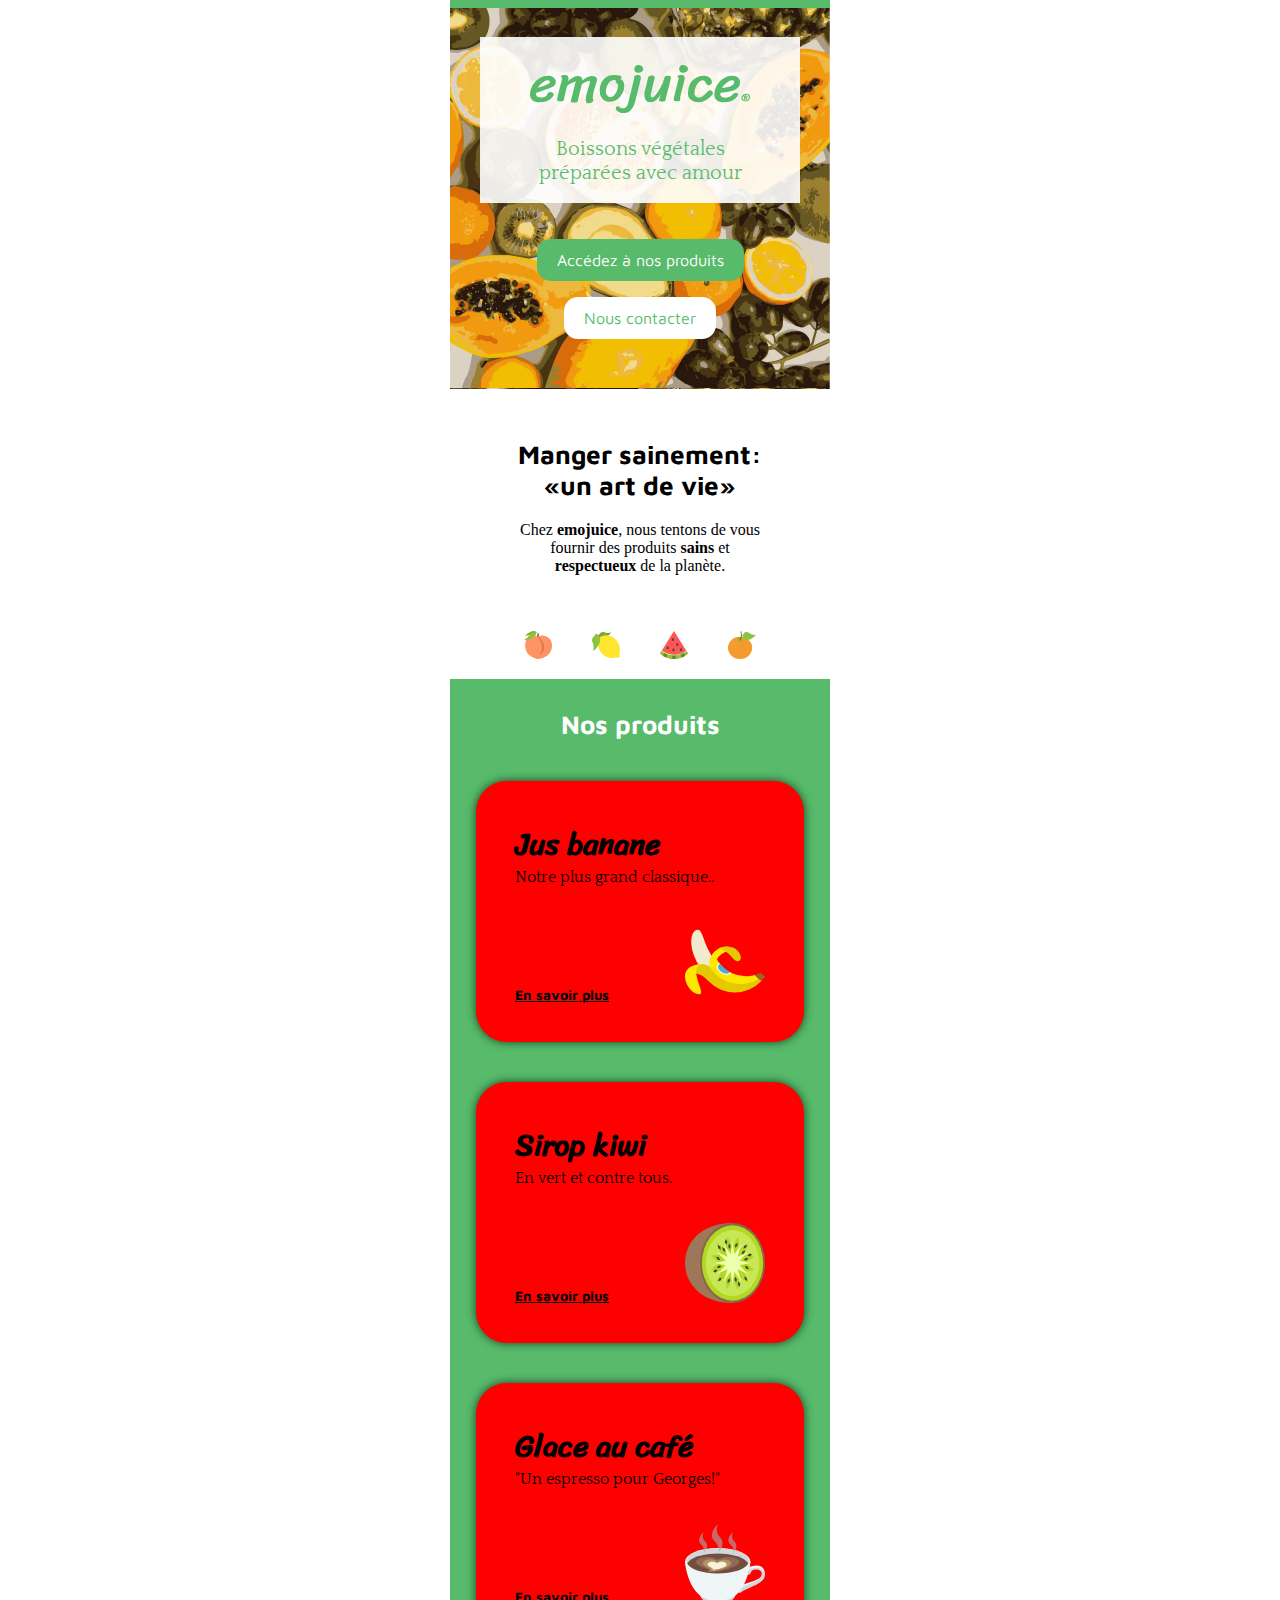
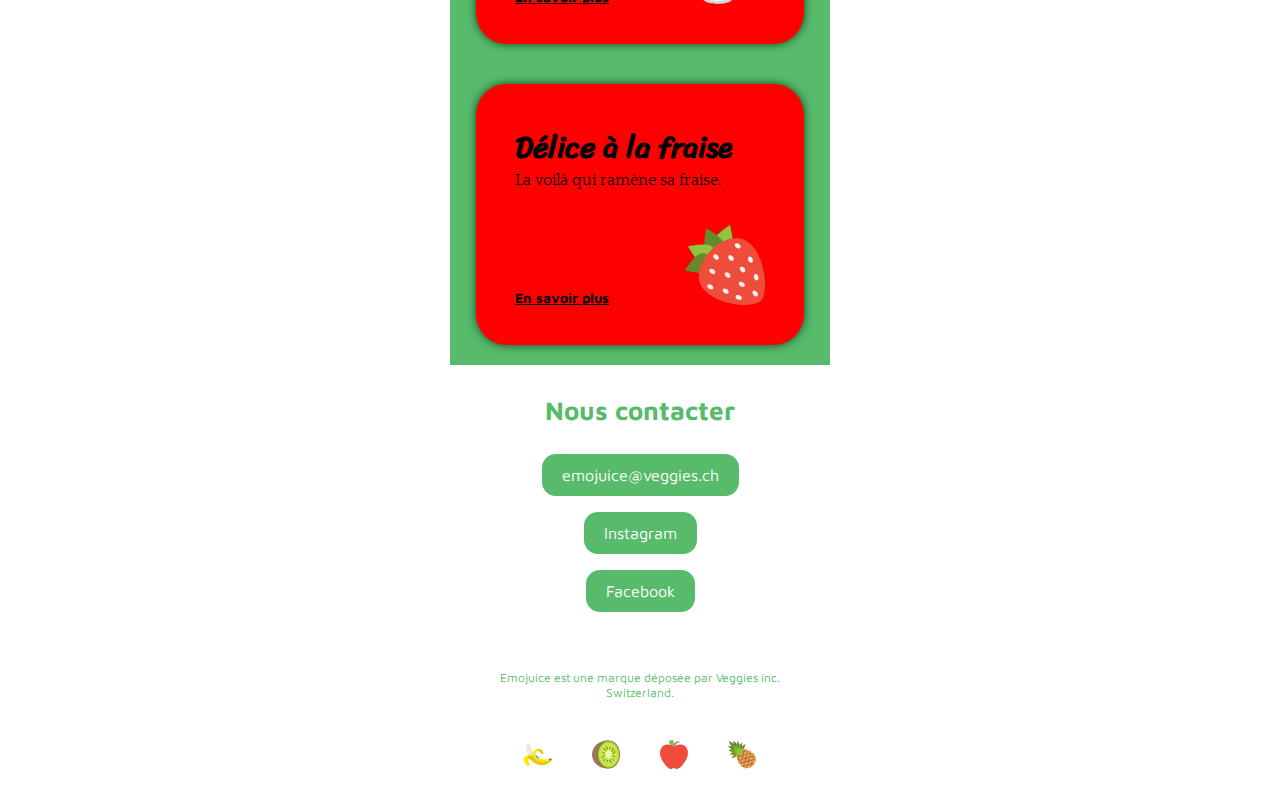
==== commit ad243da2: "corrected the footer" ====
--- a/index.html
+++ b/index.html
@@ -81,9 +81,9 @@
         <a class="button" href="mailto:emojuice@veggies.ch">
           emojuice@veggies.ch</a>
         <a class="button" href="https://instagram.com" target="_blank">
-          instagram</a>
+          Instagram</a>
         <a class="button" href="https://facebook.com" target="_blank">
-          facebook</a>
+          Facebook</a>
       </nav>
       <p>Emojuice est une marque déposée par Veggies inc. Switzerland.</p>
       <div class="flex-fruit">
--- a/css/styles.css
+++ b/css/styles.css
@@ -123,8 +123,9 @@
   background-color: var(--main-color);
 }
 
-.site-footer h2 { 
-  color: var(--main-color);
+.product h2 {
+  color: white;
+  padding-top: 30px;
 }
 
 .card {
@@ -181,4 +182,18 @@
 
 .anchor-logo-container a {
   margin-bottom: 0px;
+}
+
+.site-footer h2 { 
+  color: var(--main-color);
+  padding-top: 30px;
+}
+
+.site-footer p {
+  font-family: 'Maven Pro';
+  font-size: 12px;
+  color: var(--main-color);
+  margin: 0px 50px;
+  padding-top: 50px;
+  padding-bottom: 20px;
 }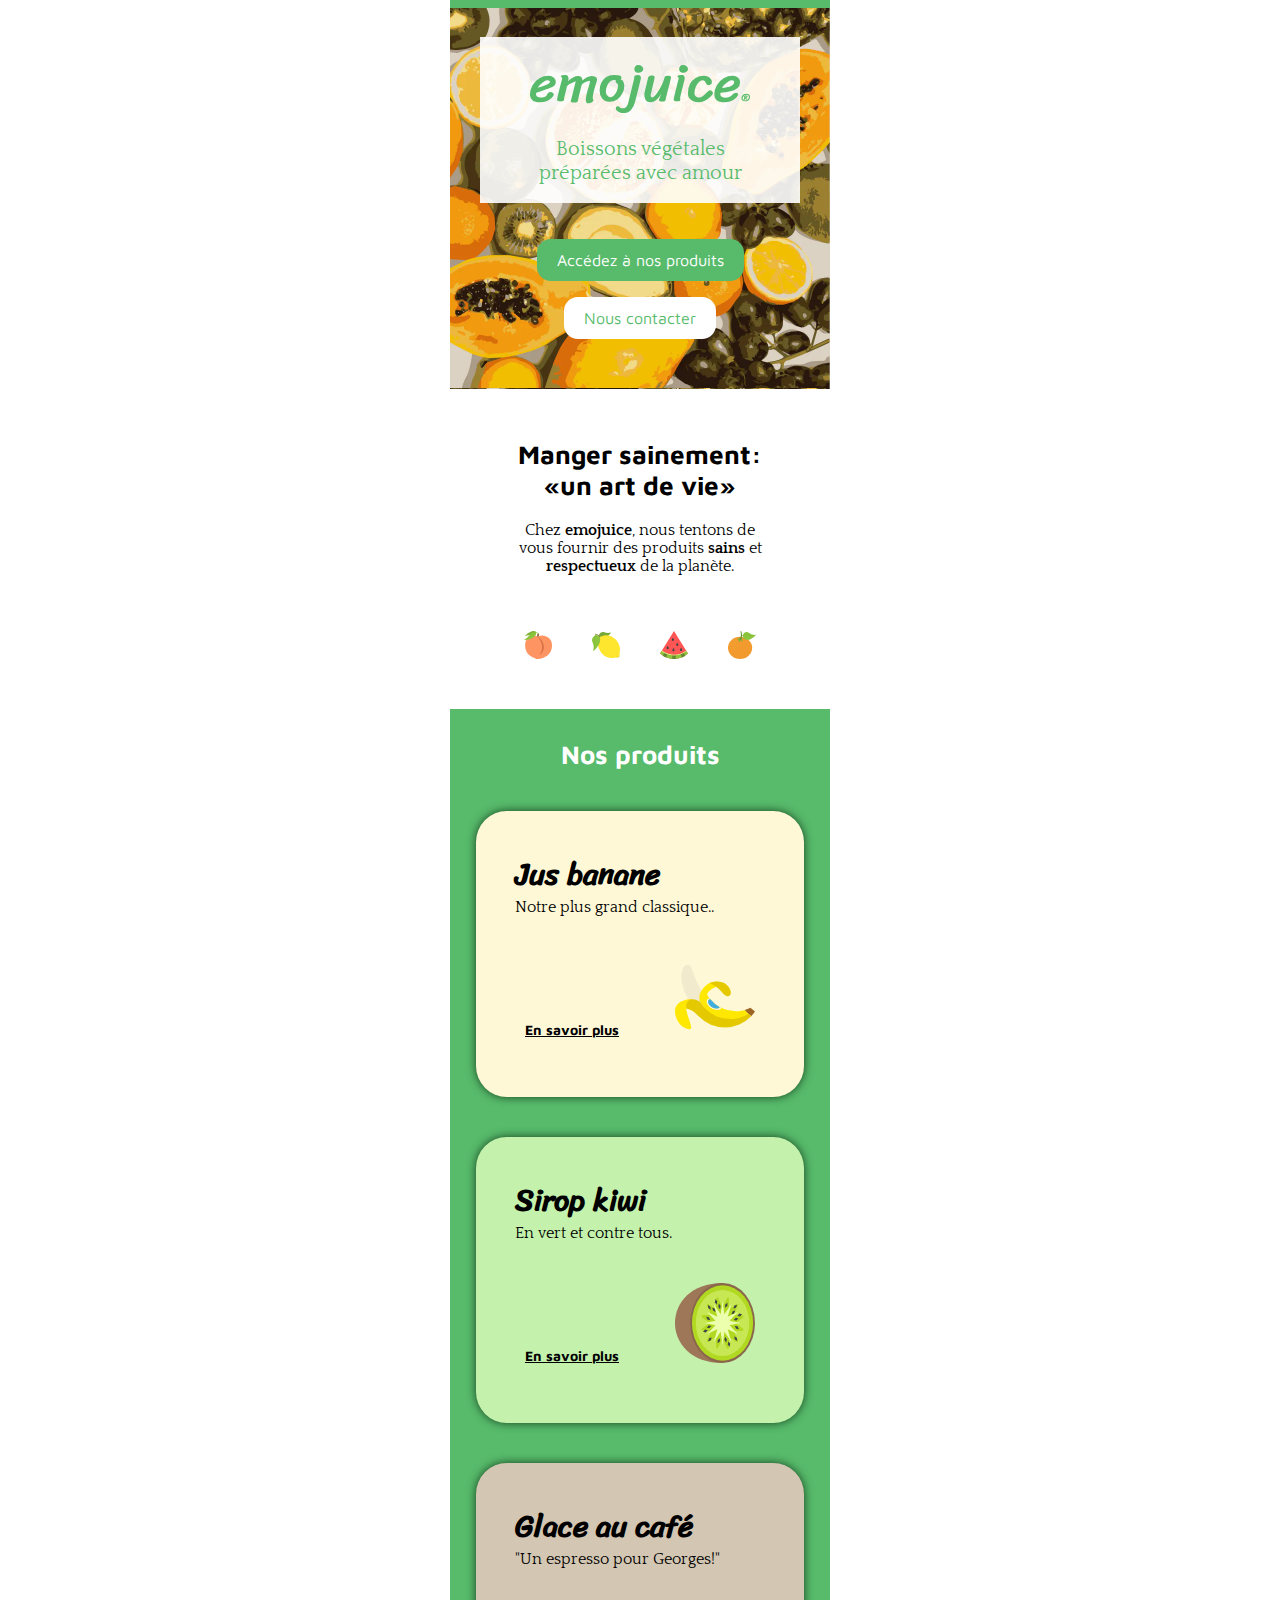
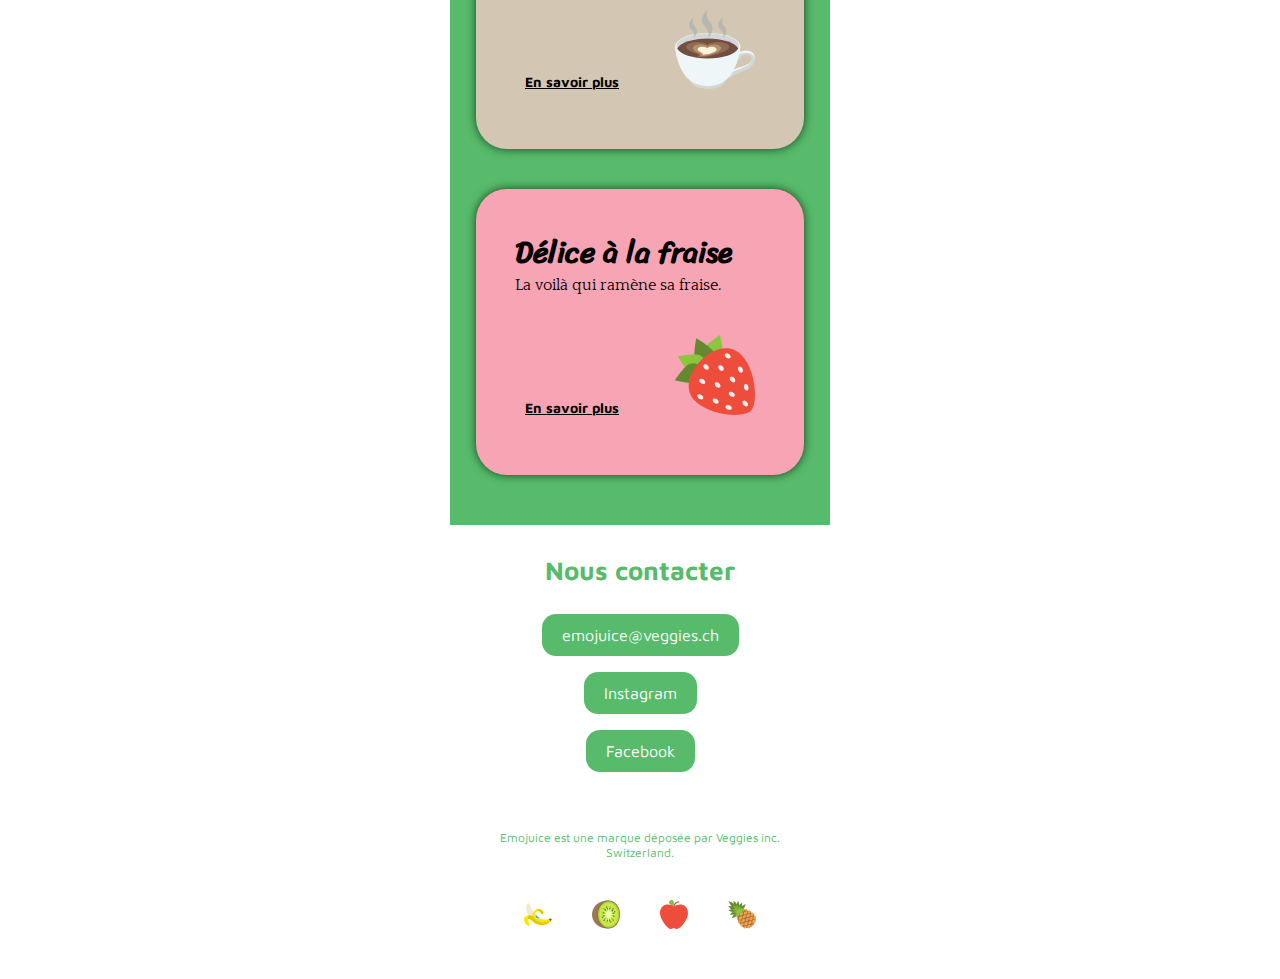
==== commit da77a290: "added variable colors" ====
--- a/index.html
+++ b/index.html
@@ -3,39 +3,43 @@
   <head>
     <meta charset="UTF-8" />
     <meta name="viewport" content="width=device-width, initial-scale=1.0" />
-    <link rel="preconnect" href="https://fonts.googleapis.com">
-    <link rel="preconnect" href="https://fonts.gstatic.com" crossorigin>
-    <link href="https://fonts.googleapis.com/css2?family=Maven+Pro:wght@400;700&family=Quattrocento:wght@400;700&family=Sriracha&display=swap" rel="stylesheet">
-    <link rel="stylesheet" href="css/styles.css">
+    <link rel="preconnect" href="https://fonts.googleapis.com" />
+    <link rel="preconnect" href="https://fonts.gstatic.com" crossorigin />
+    <link
+      href="https://fonts.googleapis.com/css2?family=Maven+Pro:wght@400;700&family=Quattrocento:wght@400;700&family=Sriracha&display=swap"
+      rel="stylesheet"/>
+    <link rel="stylesheet" href="css/styles.css" />
     <title>emojuice</title>
   </head>
   <body>
     <header class="site-header">
       <div class="logo-card-container">
         <div class="logo-card">
-          <img src="img/logoemojuice.svg" alt="le logo emojuice">
+          <img src="img/logoemojuice.svg" alt="le logo emojuice" />
         </div>
         <div class="logo-card">
           <h1>Boissons végétales préparées avec amour</h1>
         </div>
       </div>
       <nav class="button-container">
-         <a class="button" href="#product">Accédez à nos produits</a>
-         <a class="button-light" href="#contact">Nous contacter</a>
+        <a class="button" href="#product">Accédez à nos produits</a>
+        <a class="button-light" href="#contact">Nous contacter</a>
       </nav>
     </header>
     <main>
       <div class="card">
         <h2>Manger sainement: «un art de vie»</h2>
-        <p>Chez <strong>emojuice</strong>, nous tentons de vous fournir des 
-          produits <strong>sains</strong> et <strong>respectueux</strong> 
-          de la planète.</p>
+        <p>
+          Chez <strong>emojuice</strong>, nous tentons de vous fournir des
+          produits <strong>sains</strong> et <strong>respectueux</strong> de la
+          planète.
+        </p>
       </div>
       <div class="flex-fruit">
-        <img src="img/peche.svg" alt="logo d'une pèche">
-        <img src="img/citron.svg" alt="logo d'un citron">
-        <img src="img/pasteque.svg" alt="logo d'une pastèque">
-        <img src="img/orange.svg" alt="logo d'une orange">
+        <img src="img/peche.svg" alt="logo d'une pèche" />
+        <img src="img/citron.svg" alt="logo d'un citron" />
+        <img src="img/pasteque.svg" alt="logo d'une pastèque" />
+        <img src="img/orange.svg" alt="logo d'une orange" />
       </div>
       <div class="product">
         <h2 id="product">Nos produits</h2>
@@ -45,7 +49,7 @@
             <p>Notre plus grand classique..</p>
             <div class="anchor-logo-container">
               <a href="kiwi.html">En savoir plus</a>
-              <img src="img/banane.svg" alt="un logo de banane">
+              <img src="img/banane.svg" alt="un logo de banane" />
             </div>
           </div>
           <div class="card-kiwi card-product">
@@ -53,7 +57,7 @@
             <p>En vert et contre tous.</p>
             <div class="anchor-logo-container">
               <a href="kiwi.html">En savoir plus</a>
-              <img src="img/kiwi.svg" alt="logo de kiwi">
+              <img src="img/kiwi.svg" alt="logo de kiwi" />
             </div>
           </div>
           <div class="card-coffee card-product">
@@ -61,7 +65,7 @@
             <p>"Un espresso pour Georges!"</p>
             <div class="anchor-logo-container">
               <a href="kiwi.html">En savoir plus</a>
-              <img src="img/cafe.svg" alt="logo d'une tasse de café">
+              <img src="img/cafe.svg" alt="logo d'une tasse de café" />
             </div>
           </div>
           <div class="card-strawberry card-product">
@@ -69,7 +73,7 @@
             <p>La voilà qui ramène sa fraise.</p>
             <div class="anchor-logo-container">
               <a href="kiwi.html">En savoir plus</a>
-              <img src="img/fraise.svg" alt="logo d'une fraise">
+              <img src="img/fraise.svg" alt="logo d'une fraise" />
             </div>
           </div>
         </div>
@@ -81,16 +85,16 @@
         <a class="button" href="mailto:emojuice@veggies.ch">
           emojuice@veggies.ch</a>
         <a class="button" href="https://instagram.com" target="_blank">
-          Instagram</a>
+          Instagram</a >
         <a class="button" href="https://facebook.com" target="_blank">
           Facebook</a>
       </nav>
       <p>Emojuice est une marque déposée par Veggies inc. Switzerland.</p>
       <div class="flex-fruit">
-        <img src="img/banane.svg" alt="un logo de banane">
-        <img src="img/kiwi.svg" alt="un logo de kiwi">
-        <img src="img/pomme.svg" alt="un logo de pomme">
-        <img src="img/ananas.svg" alt="un logo d'ananas">
+        <img src="img/banane.svg" alt="un logo de banane" />
+        <img src="img/kiwi.svg" alt="un logo de kiwi" />
+        <img src="img/pomme.svg" alt="un logo de pomme" />
+        <img src="img/ananas.svg" alt="un logo d'ananas" />
       </div>
     </footer>
   </body>
--- a/css/styles.css
+++ b/css/styles.css
@@ -1,14 +1,7 @@
-/* 
-font-family: 'Maven Pro', sans-serif; 400 700
-font-family: 'Quattrocento', serif; 400 700
-font-family: 'Sriracha', cursive; 400
- */
-
 :root {
   --main-color: #57BB6B;
   --secondary-color: #ffffff;
-  --button-color: ;
-  --light-button-color: ;
+  --third-color: #C4F2AD;
 }
 
 html {
@@ -70,13 +63,13 @@
   margin: 8px 0px;
   padding: 12px 20px;
   background-color: var(--main-color);
-  color: white;
+  color: var(--secondary-color);
   border-radius: 14px;
   text-decoration-line: none;
 }
 
 .button:hover {
-  background-color: white;
+  background-color: var(--secondary-color);
   color: var(--main-color);
 }
 
@@ -86,28 +79,26 @@
   margin: 8px 0px;
   padding: 12px 20px;
   color: var(--main-color);
-  background-color: white;
+  background-color: var(--secondary-color);
   border-radius: 14px;
   text-decoration-line: none;
 }
 
 .button-light:hover {
   background-color: var(--main-color);
-  color: white;
+  color: var(--secondary-color);
 }
 
 .flex-fruit img {
   margin: 0px;
   width: 28px;
+  padding: 20px;
 }
 
 .flex-fruit { 
   display: flex;
   justify-content: center;
-}
-
-.flex-fruit img { 
-  padding: 20px;
+  padding-bottom: 30px;
 }
 
 h2 {
@@ -123,8 +114,31 @@
   background-color: var(--main-color);
 }
 
+.product-description {
+  font-family: 'Quattrocento';
+  font-size: 16px;
+  background-color: var(--main-color);
+  color: var(--secondary-color);
+  text-align: left;
+  padding: 0px 68px 50px 68px;
+  font-weight: 400;
+}
+
+.product-description img {
+  width: 246px;
+}
+
+.product-description h2 {
+  padding-top: 30px;
+}
+
+.product-description h4 {
+  font-size: 18px;
+  font-weight: 700;
+}
+
 .product h2 {
-  color: white;
+  color: var(--secondary-color);
   padding-top: 30px;
 }
 
@@ -132,14 +146,19 @@
   padding: 50px 68px 20px 68px;
 }
 
+.card p {
+  font-family: 'Quattrocento';
+  font-size: 16px;
+}
+
 .product-container {
   display: flex;
   flex-direction: column;
   align-items: center;
+  padding-bottom: 30px;
 }
 
 .card-product {
-  background-color: red;
   border-radius: 31px;
   margin: 20px;
   box-shadow: 0px 0px 10px #011505bd;
@@ -155,6 +174,14 @@
   margin: 0;
 }
 
+.light-card h3 {
+  font-family: 'Sriracha';
+  font-size: 30px;
+  line-height: 48px;
+  margin: 0;
+  padding: 30px 0px 0px 0px;
+}
+
 .card-product p {
   font-family: 'Quattrocento';
   font-size: 16px;
@@ -169,11 +196,69 @@
   margin-top: 65px;
 }
 
+.card-small {
+  border-radius: 31px;
+  margin: 6px;
+  margin-bottom: 30px;
+  box-shadow: 0px 0px 10px #01150531;
+  text-align: left;
+  padding: 1px;
+  min-width: 150px
+}
+
+.anchor-logo-container {
+  padding: 0px 10px 20px 10px;
+}
+
+.product-container-small h3 {
+  font-family: 'Sriracha';
+  font-size: 20px;
+  line-height: 24px;
+  margin: 20px 20px 0px 20px;
+}
+
+.product-container-small a {
+  text-decoration: none;
+  font-family: 'Maven Pro';
+  font-size: 38px;
+  opacity: 0.5;
+  margin: auto;
+}
+
+.product-container-small img {
+  display: block;
+  width: 100%;
+  max-width: 50px;
+  box-sizing: border-box;
+  margin: auto;
+}
+
+.card-banana {
+  background-color: #FFF8D7;
+}
+
+.card-kiwi {
+  background-color: #C4F2AD;
+}
+
+.card-coffee {
+  background-color: #D3C6B2;
+}
+
+.card-strawberry {
+  background-color: #F7A4B4;
+}
+
 .anchor-logo-container {
   display: flex;
   flex-direction: row;
   justify-content: space-between;
-  margin-top: 35px;
+  justify-content: baseline;
+  margin-top: 40px;
+}
+
+.anchor-logo-baseline {
+  padding-top: 20px;
 }
 
 .anchor-logo-container img {
@@ -184,9 +269,55 @@
   margin-bottom: 0px;
 }
 
+.product-container-small {
+  display: flex;
+  flex-direction: row;
+  justify-content: center;
+}
+
 .site-footer h2 { 
   color: var(--main-color);
   padding-top: 30px;
+}
+
+.light-card {
+  background-color: var(--third-color);
+}
+
+.light-card-bottom {
+  background-color: var(--third-color);
+  padding-bottom: 50px;
+}
+
+.light-card-bottom h2 {
+  padding-top: 30px;
+}
+
+.light-card-bottom h3 {
+  margin: 0px 10px 0px 10px;
+  max-width: 120px;
+  padding: 28px 10px 0px 10px;
+  font-family: 'Sriracha';
+  font-size: 20px;
+}
+
+.light-card p {
+  margin-top: 0px;
+  margin-bottom: 50px;
+  font-family: 'Quattrocento';
+  font-size: 16px;
+}
+
+.light-card img {
+  width: 100px;
+  padding: 40px;
+  background-color: var(--secondary-color);
+  border-radius: 360px;
+  margin-bottom: 50px;
+}
+
+.light-card-2 img {
+  padding: 0px;
 }
 
 .site-footer p {
